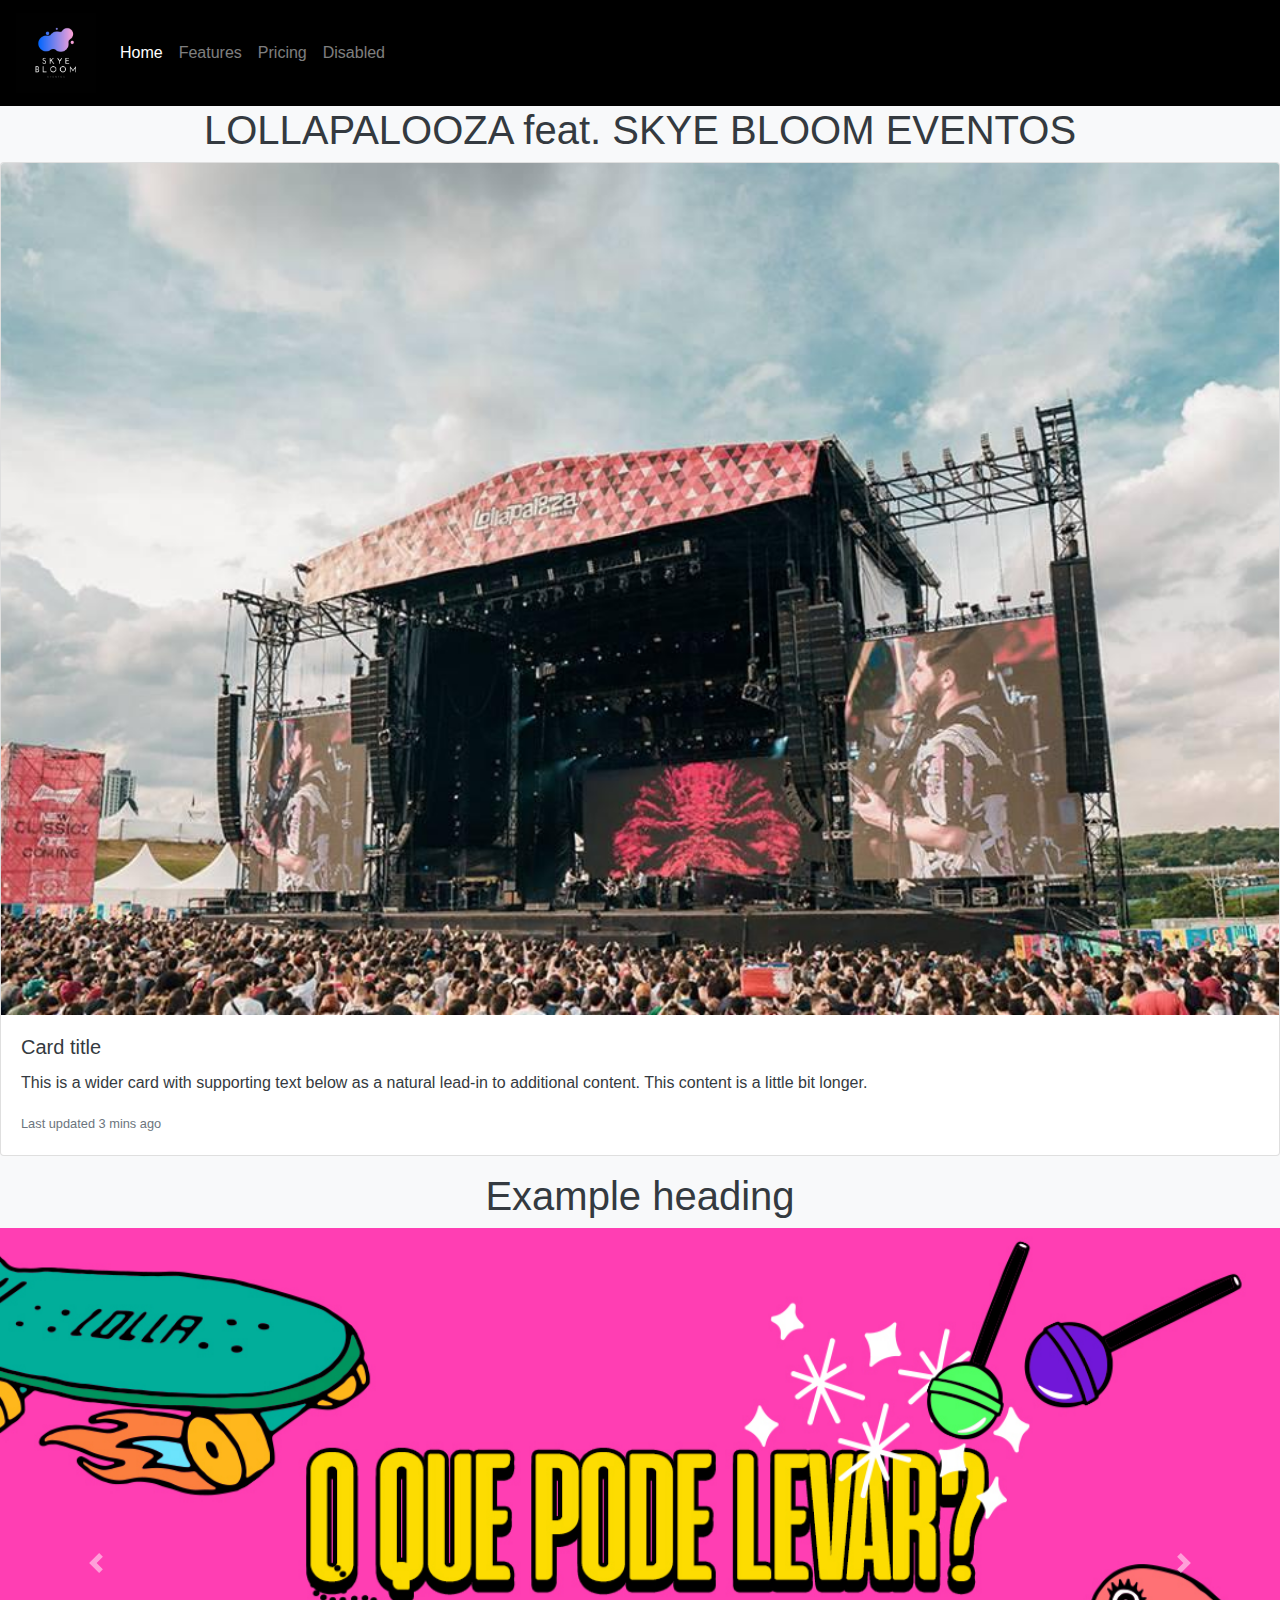
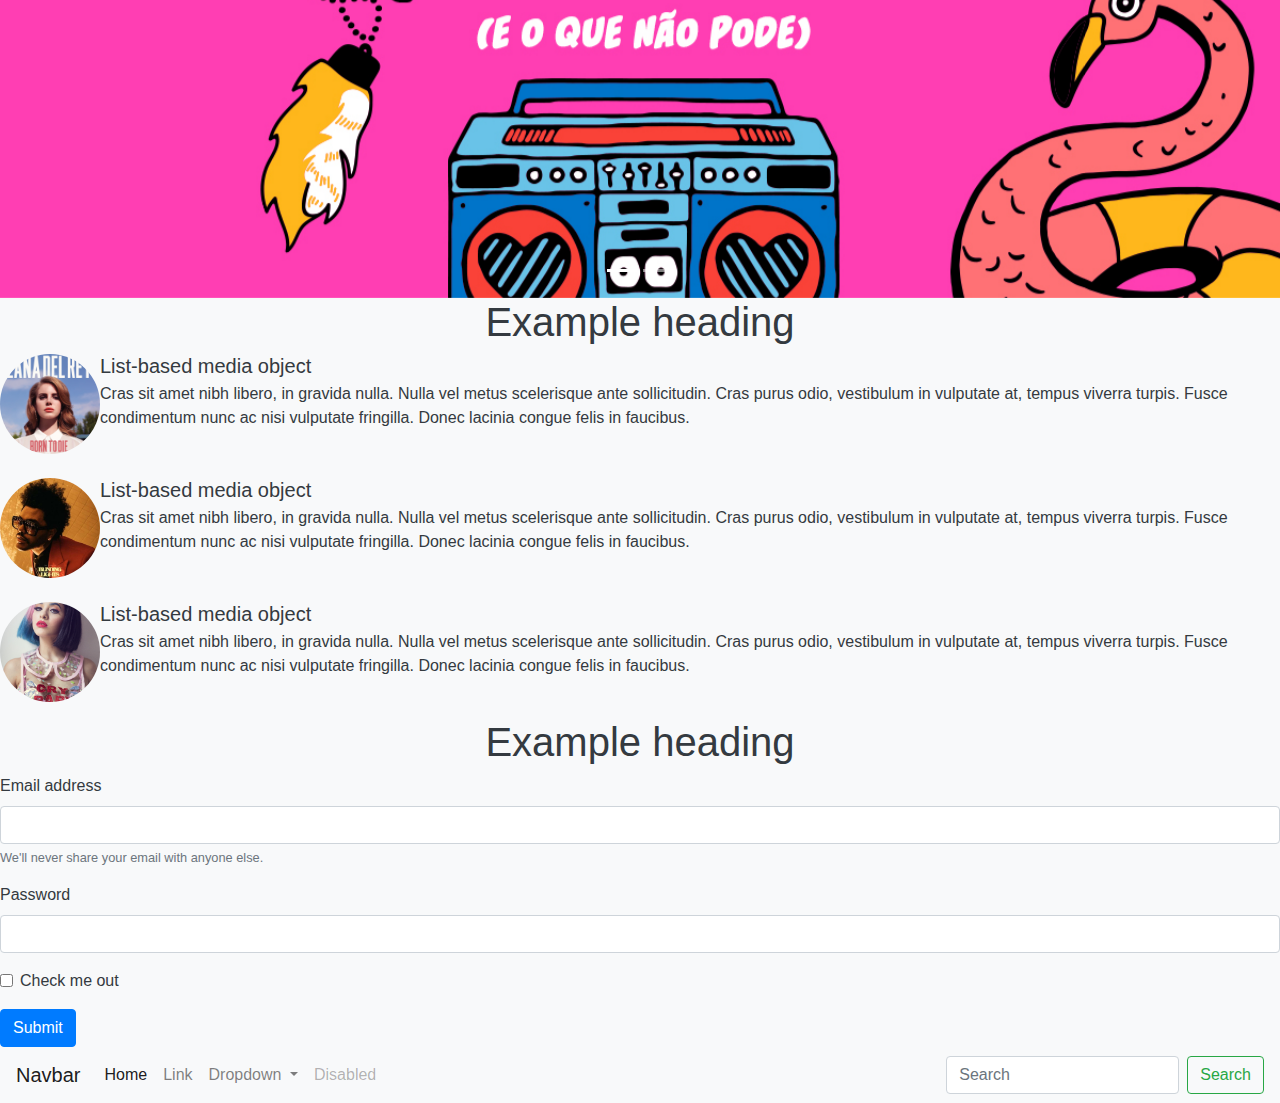
==== skye bloom eventos/index.html @ dc9e8764 "Atualizações dos componentes para boostrap" ====
<!doctype html>
<html lang="en">
  <head>
    <!-- Required meta tags -->
    <meta charset="utf-8">
    <meta name="viewport" content="width=device-width, initial-scale=1, shrink-to-fit=no">
    <link rel="stylesheet" href="css/style.css" type="text/css">
    <!-- Bootstrap CSS -->
    <link rel="stylesheet" href="https://stackpath.bootstrapcdn.com/bootstrap/4.4.1/css/bootstrap.min.css" integrity="sha384-Vkoo8x4CGsO3+Hhxv8T/Q5PaXtkKtu6ug5TOeNV6gBiFeWPGFN9MuhOf23Q9Ifjh" crossorigin="anonymous">

    <title>Skye Bloom Eventos</title>
  </head>
  <header>
    <nav class="navbar navbar-expand-lg navbar-dark bg-black">
      <a class="navbar-brand" href="#"><img src="images/skye.png" id="logop" alt="..."></a>
      <button class="navbar-toggler" type="button" data-toggle="collapse" data-target="#navbarNav" aria-controls="navbarNav" aria-expanded="false" aria-label="Toggle navigation">
        <span class="navbar-toggler-icon"></span>
      </button>
      <div class="collapse navbar-collapse" id="navbarNav">
        <ul class="navbar-nav">
          <li class="nav-item active">
            <a class="nav-link" href="#test1">Home <span class="sr-only">(current)</span></a>
          </li>
          <li class="nav-item">
            <a class="nav-link" href="#test2">Features</a>
          </li>
          <li class="nav-item">
            <a class="nav-link" href="#test3">Pricing</a>
          </li>
          <li class="nav-item">
            <a class="nav-link" href="#test4" tabindex="-1" aria-disabled="true">Disabled</a>
          </li>
        </ul>
      </div>
    </nav>
  </header>
  <body class="bg-light text-dark">
    <h1>LOLLAPALOOZA feat. SKYE BLOOM EVENTOS</h1>
    <div id="test1"></div>
    <div class="card mb-3">
      <img src="images/banner.jpg" class="card-img-top" alt="...">
      <div class="card-body">
        <h5 class="card-title">Card title</h5>
        <p class="card-text">This is a wider card with supporting text below as a natural lead-in to additional content. This content is a little bit longer.</p>
        <p class="card-text"><small class="text-muted">Last updated 3 mins ago</small></p>
      </div>
    </div>
    <h1>Example heading</h1>
      <div id="test2"></div>
      <div id="carouselExampleIndicators" class="carousel slide" data-ride="carousel">
        <ol class="carousel-indicators">
          <li data-target="#carouselExampleIndicators" data-slide-to="0" class="active"></li>
          <li data-target="#carouselExampleIndicators" data-slide-to="1"></li>
        </ol>
        <div class="carousel-inner">
          <div class="carousel-item active">
            <img src="images/car2.jpg" class="d-block w-100" alt="...">
          </div>
          <div class="carousel-item">
            <img src="images/car3.jpg" class="d-block w-100" alt="...">
          </div>
        </div>
        <a class="carousel-control-prev" href="#carouselExampleIndicators" role="button" data-slide="prev">
          <span class="carousel-control-prev-icon" aria-hidden="true"></span>
          <span class="sr-only">Previous</span>
        </a>
        <a class="carousel-control-next" href="#carouselExampleIndicators" role="button" data-slide="next">
          <span class="carousel-control-next-icon" aria-hidden="true"></span>
          <span class="sr-only">Next</span>
        </a>
      </div>
      <h1>Example heading</h1>
      <div id="test3"></div>
      <ul class="list-unstyled bg-light text-dark">
        <li class="media">
          <img src="images/b1.jpg" class="logob" alt="...">
          <div class="media-body">
            <h5 class="mt-0 mb-1">List-based media object</h5>
            Cras sit amet nibh libero, in gravida nulla. Nulla vel metus scelerisque ante sollicitudin. Cras purus odio, vestibulum in vulputate at, tempus viverra turpis. Fusce condimentum nunc ac nisi vulputate fringilla. Donec lacinia congue felis in faucibus.
          </div>
        </li>
        <li class="media my-4">
          <img src="images/b2.jpg" class="logob" alt="...">
          <div class="media-body">
            <h5 class="mt-0 mb-1">List-based media object</h5>
            Cras sit amet nibh libero, in gravida nulla. Nulla vel metus scelerisque ante sollicitudin. Cras purus odio, vestibulum in vulputate at, tempus viverra turpis. Fusce condimentum nunc ac nisi vulputate fringilla. Donec lacinia congue felis in faucibus.
          </div>
        </li>
        <li class="media">
          <img src="images/b3.jpg" class="logob" alt="...">
          <div class="media-body">
            <h5 class="mt-0 mb-1">List-based media object</h5>
            Cras sit amet nibh libero, in gravida nulla. Nulla vel metus scelerisque ante sollicitudin. Cras purus odio, vestibulum in vulputate at, tempus viverra turpis. Fusce condimentum nunc ac nisi vulputate fringilla. Donec lacinia congue felis in faucibus.
          </div>
        </li>
      </ul>
      <h1>Example heading</h1>
      <div id="test4"></div>
      <form class="bg-light text-dark">
        <div class="form-group">
          <label for="exampleInputEmail1">Email address</label>
          <input type="email" class="form-control" id="exampleInputEmail1" aria-describedby="emailHelp">
          <small id="emailHelp" class="form-text text-muted">We'll never share your email with anyone else.</small>
        </div>
        <div class="form-group">
          <label for="exampleInputPassword1">Password</label>
          <input type="password" class="form-control" id="exampleInputPassword1">
        </div>
        <div class="form-group form-check">
          <input type="checkbox" class="form-check-input" id="exampleCheck1">
          <label class="form-check-label" for="exampleCheck1">Check me out</label>
        </div>
        <button type="submit" class="btn btn-primary">Submit</button>
      </form>
    </div>

    <!-- Optional JavaScript -->
    <!-- jQuery first, then Popper.js, then Bootstrap JS -->
    <script src="https://code.jquery.com/jquery-3.4.1.slim.min.js" integrity="sha384-J6qa4849blE2+poT4WnyKhv5vZF5SrPo0iEjwBvKU7imGFAV0wwj1yYfoRSJoZ+n" crossorigin="anonymous"></script>
    <script src="https://cdn.jsdelivr.net/npm/popper.js@1.16.0/dist/umd/popper.min.js" integrity="sha384-Q6E9RHvbIyZFJoft+2mJbHaEWldlvI9IOYy5n3zV9zzTtmI3UksdQRVvoxMfooAo" crossorigin="anonymous"></script>
    <script src="https://stackpath.bootstrapcdn.com/bootstrap/4.4.1/js/bootstrap.min.js" integrity="sha384-wfSDF2E50Y2D1uUdj0O3uMBJnjuUD4Ih7YwaYd1iqfktj0Uod8GCExl3Og8ifwB6" crossorigin="anonymous"></script>
  </body>
  <footer>
    <nav class="navbar navbar-expand-lg navbar-light bg-light">
      <a class="navbar-brand" href="#">Navbar</a>
      <button class="navbar-toggler" type="button" data-toggle="collapse" data-target="#navbarSupportedContent" aria-controls="navbarSupportedContent" aria-expanded="false" aria-label="Toggle navigation">
        <span class="navbar-toggler-icon"></span>
      </button>
    
      <div class="collapse navbar-collapse" id="navbarSupportedContent">
        <ul class="navbar-nav mr-auto">
          <li class="nav-item active">
            <a class="nav-link" href="#">Home <span class="sr-only">(current)</span></a>
          </li>
          <li class="nav-item">
            <a class="nav-link" href="#">Link</a>
          </li>
          <li class="nav-item dropdown">
            <a class="nav-link dropdown-toggle" href="#" id="navbarDropdown" role="button" data-toggle="dropdown" aria-haspopup="true" aria-expanded="false">
              Dropdown
            </a>
            <div class="dropdown-menu" aria-labelledby="navbarDropdown">
              <a class="dropdown-item" href="#">Action</a>
              <a class="dropdown-item" href="#">Another action</a>
              <div class="dropdown-divider"></div>
              <a class="dropdown-item" href="#">Something else here</a>
            </div>
          </li>
          <li class="nav-item">
            <a class="nav-link disabled" href="#" tabindex="-1" aria-disabled="true">Disabled</a>
          </li>
        </ul>
        <form class="form-inline my-2 my-lg-0">
          <input class="form-control mr-sm-2" type="search" placeholder="Search" aria-label="Search">
          <button class="btn btn-outline-success my-2 my-sm-0" type="submit">Search</button>
        </form>
      </div>
    </nav>
  </footer>
</html>
---- skye bloom eventos/css/style.css ----
#logop {
    height: 80px;
    width: 80px;
}
.logob{
    height: 100px;
    width: 100px;
    border-radius: 360px;
}
nav {
    background-color: black;
}
h1{
    text-align: center;
}
h4{
    text-align: center;
}
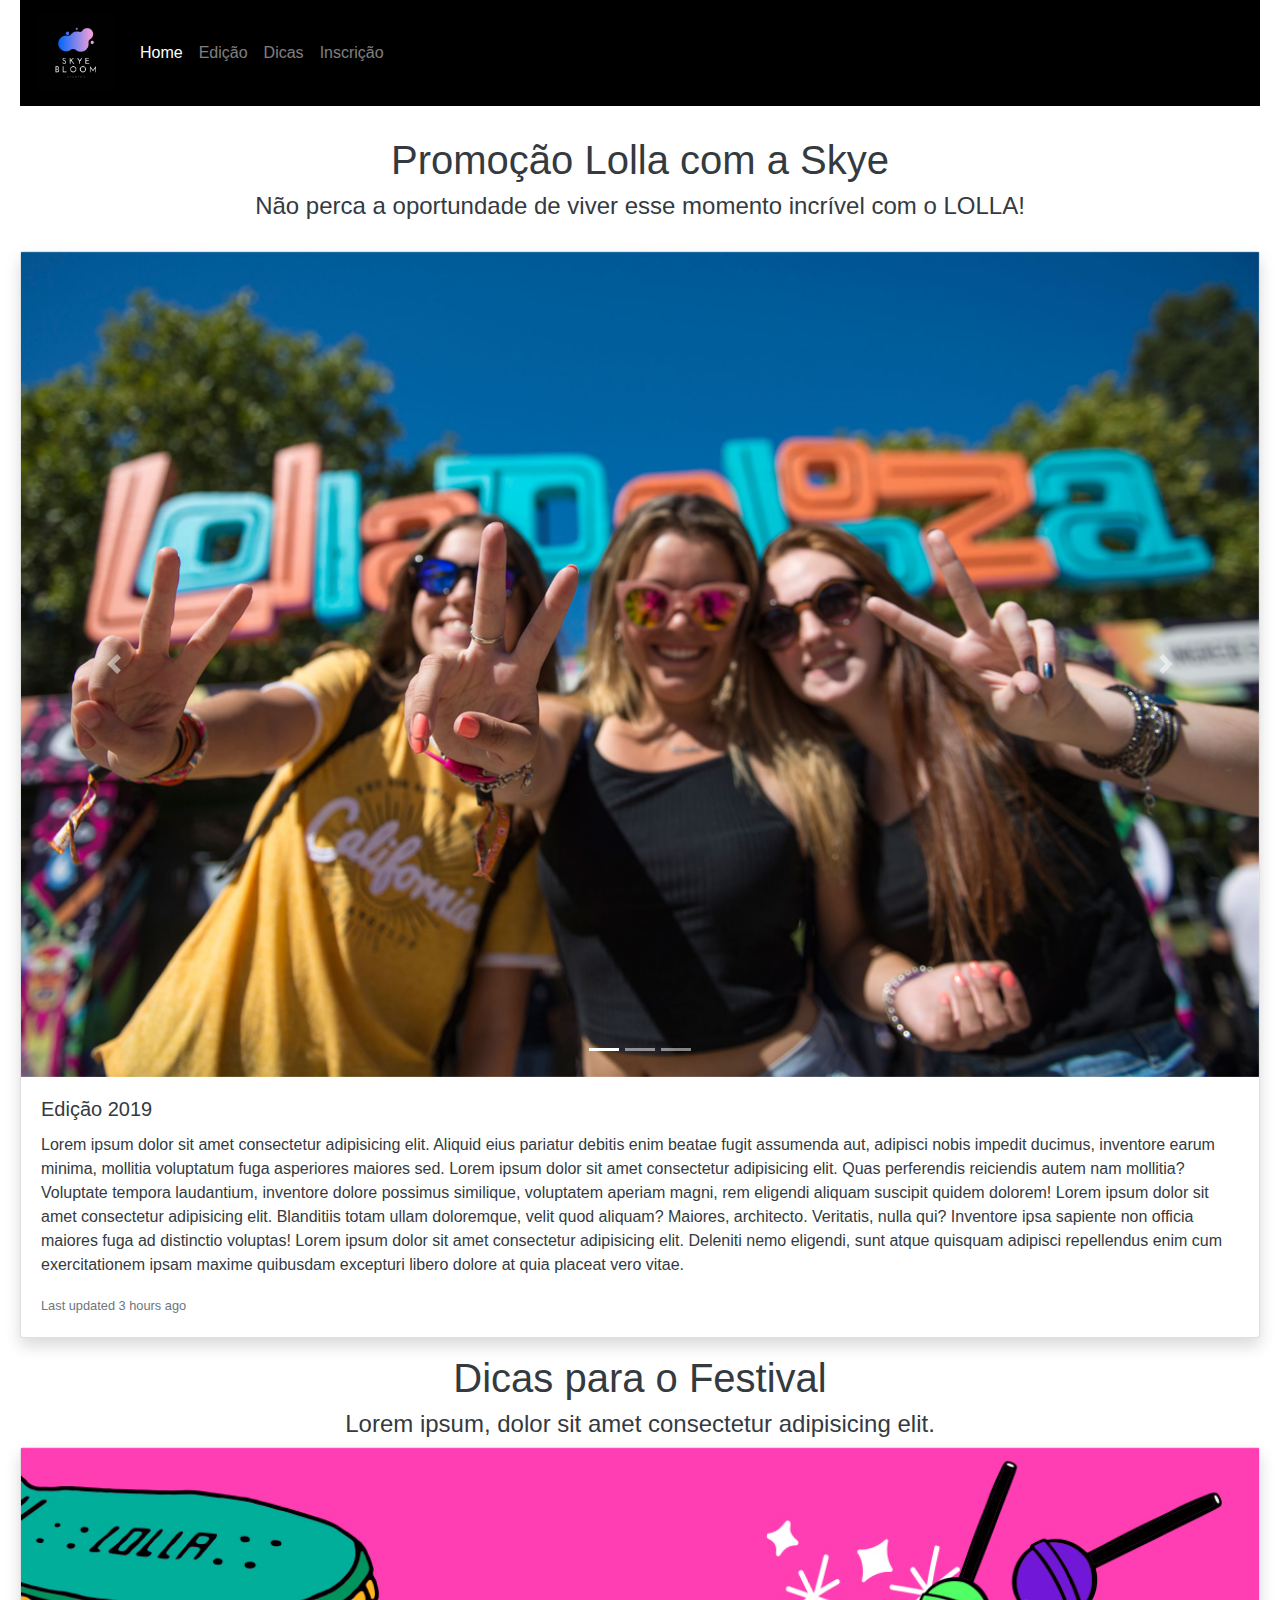
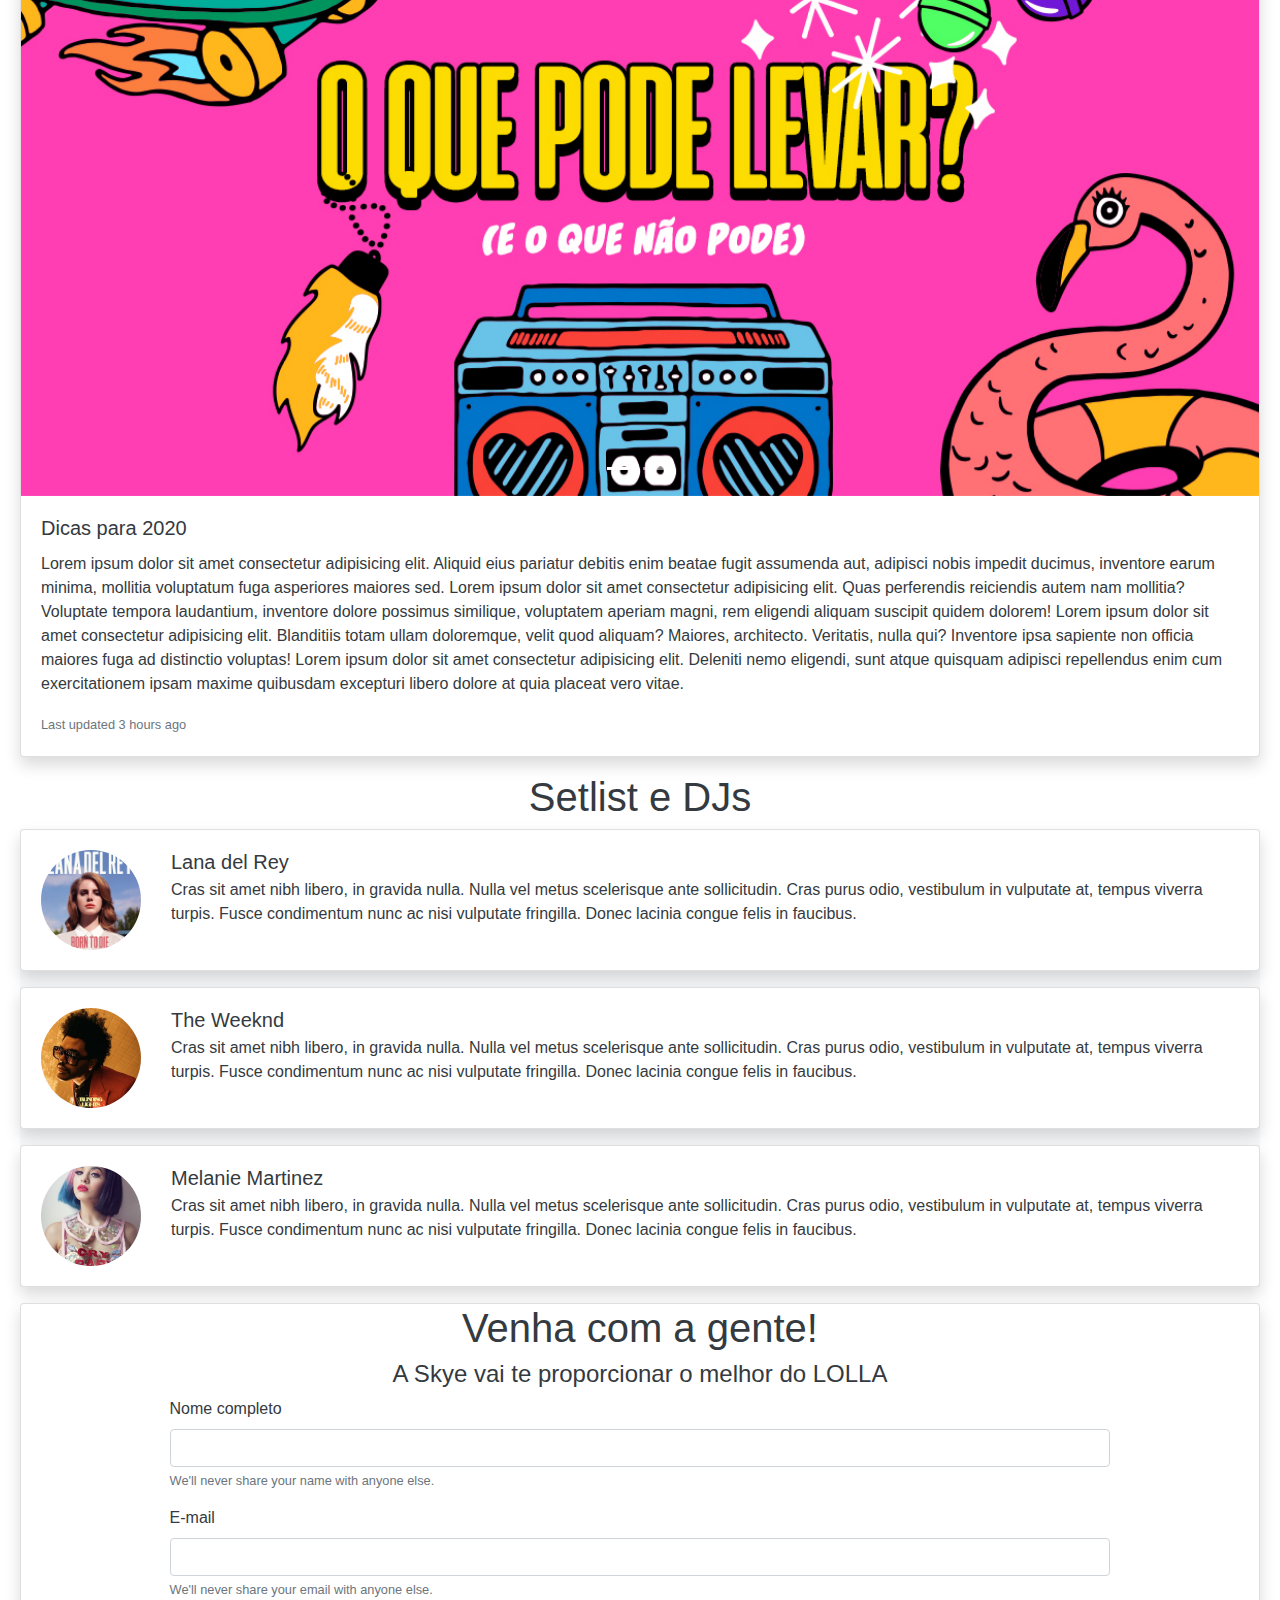
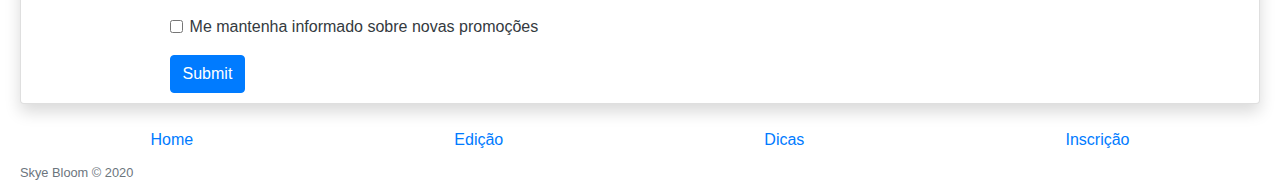
==== commit 1b2185b7: "Finalização do site do mini-curso de HTML/CSS" ====
--- a/skye bloom eventos/index.html
+++ b/skye bloom eventos/index.html
@@ -1,5 +1,4 @@
 <!doctype html>
-<html lang="en">
   <head>
     <!-- Required meta tags -->
     <meta charset="utf-8">
@@ -22,96 +21,137 @@
             <a class="nav-link" href="#test1">Home <span class="sr-only">(current)</span></a>
           </li>
           <li class="nav-item">
-            <a class="nav-link" href="#test2">Features</a>
+            <a class="nav-link" href="#test2">Edição</a>
           </li>
           <li class="nav-item">
-            <a class="nav-link" href="#test3">Pricing</a>
+            <a class="nav-link" href="#test3">Dicas</a>
           </li>
           <li class="nav-item">
-            <a class="nav-link" href="#test4" tabindex="-1" aria-disabled="true">Disabled</a>
+            <a class="nav-link" href="#test4">Inscrição</a>
           </li>
         </ul>
       </div>
     </nav>
   </header>
-  <body class="bg-light text-dark">
-    <h1>LOLLAPALOOZA feat. SKYE BLOOM EVENTOS</h1>
-    <div id="test1"></div>
-    <div class="card mb-3">
-      <img src="images/banner.jpg" class="card-img-top" alt="...">
-      <div class="card-body">
-        <h5 class="card-title">Card title</h5>
-        <p class="card-text">This is a wider card with supporting text below as a natural lead-in to additional content. This content is a little bit longer.</p>
-        <p class="card-text"><small class="text-muted">Last updated 3 mins ago</small></p>
+  <body id="body" class="list-unstyled bg-gradient-light text-dark">
+    <div id="test1">
+      <div id="titulo">
+        <h1>Promoção Lolla com a Skye</h1>
+        <h4>Não perca a oportundade de viver esse momento incrível com o LOLLA!</h4>
+      </div>
+      <div class="shadow card mb-3" >
+        <div id="carouselExampleIndicators" class="carousel slide" data-ride="carousel">
+          <ol class="carousel-indicators">
+            <li data-target="#carouselExampleIndicators" data-slide-to="0" class="active"></li>
+            <li data-target="#carouselExampleIndicators" data-slide-to="1"></li>
+            <li data-target="#carouselExampleIndicators" data-slide-to="2"></li>
+          </ol>
+          <div class="carousel-inner">
+            <div class="carousel-item active">
+              <img src="images/banner3.jpg" class="d-block w-100" alt="...">
+            </div>
+            <div class="carousel-item">
+              <img src="images/banner2.jpg" class="d-block w-100" alt="...">
+            </div>
+            <div class="carousel-item">
+              <img src="images/banner1.jpg" class="d-block w-100" alt="...">
+            </div>
+          </div>
+          <a class="carousel-control-prev" href="#carouselExampleIndicators" role="button" data-slide="prev">
+            <span class="carousel-control-prev-icon" aria-hidden="true"></span>
+            <span class="sr-only">Previous</span>
+          </a>
+          <a class="carousel-control-next" href="#carouselExampleIndicators" role="button" data-slide="next">
+            <span class="carousel-control-next-icon" aria-hidden="true"></span>
+            <span class="sr-only">Next</span>
+          </a>
+        </div>
+        <div class="card-body">
+          <h5 class="card-title">Edição 2019</h5>
+          <p class="card-text">Lorem ipsum dolor sit amet consectetur adipisicing elit. Aliquid eius pariatur debitis enim beatae fugit assumenda aut, adipisci nobis impedit ducimus, inventore earum minima, mollitia voluptatum fuga asperiores maiores sed. Lorem ipsum dolor sit amet consectetur adipisicing elit. Quas perferendis reiciendis autem nam mollitia? Voluptate tempora laudantium, inventore dolore possimus similique, voluptatem aperiam magni, rem eligendi aliquam suscipit quidem dolorem! Lorem ipsum dolor sit amet consectetur adipisicing elit. Blanditiis totam ullam doloremque, velit quod aliquam? Maiores, architecto. Veritatis, nulla qui? Inventore ipsa sapiente non officia maiores fuga ad distinctio voluptas! Lorem ipsum dolor sit amet consectetur adipisicing elit. Deleniti nemo eligendi, sunt atque quisquam adipisci repellendus enim cum exercitationem ipsam maxime quibusdam excepturi libero dolore at quia placeat vero vitae.</p>
+          <p class="card-text"><small class="text-muted">Last updated 3 hours ago</small></p>
+        </div>
       </div>
     </div>
-    <h1>Example heading</h1>
-      <div id="test2"></div>
-      <div id="carouselExampleIndicators" class="carousel slide" data-ride="carousel">
-        <ol class="carousel-indicators">
-          <li data-target="#carouselExampleIndicators" data-slide-to="0" class="active"></li>
-          <li data-target="#carouselExampleIndicators" data-slide-to="1"></li>
-        </ol>
-        <div class="carousel-inner">
-          <div class="carousel-item active">
-            <img src="images/car2.jpg" class="d-block w-100" alt="...">
-          </div>
-          <div class="carousel-item">
-            <img src="images/car3.jpg" class="d-block w-100" alt="...">
+    <div id="test2">
+      <h1>Dicas para o Festival</h1>
+      <h4>Lorem ipsum, dolor sit amet consectetur adipisicing elit. </h4>
+      <div class="shadow card mb-3">
+        <div id="carouselExampleIndicators" class="carousel slide" data-ride="carousel">
+          <ol class="carousel-indicators">
+            <li data-target="#carouselExampleIndicators" data-slide-to="0" class="active"></li>
+            <li data-target="#carouselExampleIndicators" data-slide-to="1"></li>
+          </ol>
+          <div class="carousel-inner">
+            <div class="carousel-item active">
+              <img src="images/car2.jpg" class="d-block w-100" alt="...">
+            </div>
+            <div class="carousel-item">
+              <img src="images/car3.jpg" class="d-block w-100" alt="...">
+            </div>
           </div>
         </div>
-        <a class="carousel-control-prev" href="#carouselExampleIndicators" role="button" data-slide="prev">
-          <span class="carousel-control-prev-icon" aria-hidden="true"></span>
-          <span class="sr-only">Previous</span>
-        </a>
-        <a class="carousel-control-next" href="#carouselExampleIndicators" role="button" data-slide="next">
-          <span class="carousel-control-next-icon" aria-hidden="true"></span>
-          <span class="sr-only">Next</span>
-        </a>
+        <div class="card-body">
+          <h5 class="card-title">Dicas para 2020</h5>
+          <p class="card-text">Lorem ipsum dolor sit amet consectetur adipisicing elit. Aliquid eius pariatur debitis enim beatae fugit assumenda aut, adipisci nobis impedit ducimus, inventore earum minima, mollitia voluptatum fuga asperiores maiores sed. Lorem ipsum dolor sit amet consectetur adipisicing elit. Quas perferendis reiciendis autem nam mollitia? Voluptate tempora laudantium, inventore dolore possimus similique, voluptatem aperiam magni, rem eligendi aliquam suscipit quidem dolorem! Lorem ipsum dolor sit amet consectetur adipisicing elit. Blanditiis totam ullam doloremque, velit quod aliquam? Maiores, architecto. Veritatis, nulla qui? Inventore ipsa sapiente non officia maiores fuga ad distinctio voluptas! Lorem ipsum dolor sit amet consectetur adipisicing elit. Deleniti nemo eligendi, sunt atque quisquam adipisci repellendus enim cum exercitationem ipsam maxime quibusdam excepturi libero dolore at quia placeat vero vitae.</p>
+          <p class="card-text"><small class="text-muted">Last updated 3 hours ago</small></p>
+        </div>
       </div>
-      <h1>Example heading</h1>
-      <div id="test3"></div>
-      <ul class="list-unstyled bg-light text-dark">
-        <li class="media">
-          <img src="images/b1.jpg" class="logob" alt="...">
-          <div class="media-body">
-            <h5 class="mt-0 mb-1">List-based media object</h5>
-            Cras sit amet nibh libero, in gravida nulla. Nulla vel metus scelerisque ante sollicitudin. Cras purus odio, vestibulum in vulputate at, tempus viverra turpis. Fusce condimentum nunc ac nisi vulputate fringilla. Donec lacinia congue felis in faucibus.
+    </div>
+    <div id="test3">
+      <h1>Setlist e DJs</h1>
+      <ul id="ul" class="list-unstyled bg-light text-dark">
+        <div class="shadow card mb-3">
+          <li class="media">
+            <img src="images/b1.jpg" class="logob" alt="...">
+            <div class="media-body">
+              <h5 class="mt-0 mb-1">Lana del Rey</h5>
+              Cras sit amet nibh libero, in gravida nulla. Nulla vel metus scelerisque ante sollicitudin. Cras purus odio, vestibulum in vulputate at, tempus viverra turpis. Fusce condimentum nunc ac nisi vulputate fringilla. Donec lacinia congue felis in faucibus.
+            </div>
+          </li>
+        </div>
+        <div class="shadow card mb-3">
+          <li class="media">
+            <img src="images/b2.jpg" class="logob" alt="...">
+            <div class="media-body">
+              <h5 class="mt-0 mb-1">The Weeknd</h5>
+              Cras sit amet nibh libero, in gravida nulla. Nulla vel metus scelerisque ante sollicitudin. Cras purus odio, vestibulum in vulputate at, tempus viverra turpis. Fusce condimentum nunc ac nisi vulputate fringilla. Donec lacinia congue felis in faucibus.
+            </div>
+          </li>
+        </div>
+        <div class="shadow card mb-3">
+          <li class="media">
+            <img src="images/b3.jpg" class="logob" alt="...">
+            <div class="media-body">
+              <h5 class="mt-0 mb-1">Melanie Martinez</h5>
+              Cras sit amet nibh libero, in gravida nulla. Nulla vel metus scelerisque ante sollicitudin. Cras purus odio, vestibulum in vulputate at, tempus viverra turpis. Fusce condimentum nunc ac nisi vulputate fringilla. Donec lacinia congue felis in faucibus.
+            </div>
+          </li>
+        </div>
+      </ul>
+    </div>
+    <div id="test4">
+      <div class="shadow card mb-3">
+        <h1>Venha com a gente!</h1>
+        <h4>A Skye vai te proporcionar o melhor do LOLLA</h4>
+        <form id="form" class="bg-white text-dark">
+          <div class="form-group">
+            <label for="exampleInputEmail1">Nome completo</label>
+            <input type="name" class="form-control" id="exampleInputEmail1" aria-describedby="emailHelp">
+            <small id="emailHelp" class="form-text text-muted">We'll never share your name with anyone else.</small>
           </div>
-        </li>
-        <li class="media my-4">
-          <img src="images/b2.jpg" class="logob" alt="...">
-          <div class="media-body">
-            <h5 class="mt-0 mb-1">List-based media object</h5>
-            Cras sit amet nibh libero, in gravida nulla. Nulla vel metus scelerisque ante sollicitudin. Cras purus odio, vestibulum in vulputate at, tempus viverra turpis. Fusce condimentum nunc ac nisi vulputate fringilla. Donec lacinia congue felis in faucibus.
+          <div class="form-group">
+            <label for="exampleInputEmail1">E-mail</label>
+            <input type="email" class="form-control" id="exampleInputEmail1" aria-describedby="emailHelp">
+            <small id="emailHelp" class="form-text text-muted">We'll never share your email with anyone else.</small>
           </div>
-        </li>
-        <li class="media">
-          <img src="images/b3.jpg" class="logob" alt="...">
-          <div class="media-body">
-            <h5 class="mt-0 mb-1">List-based media object</h5>
-            Cras sit amet nibh libero, in gravida nulla. Nulla vel metus scelerisque ante sollicitudin. Cras purus odio, vestibulum in vulputate at, tempus viverra turpis. Fusce condimentum nunc ac nisi vulputate fringilla. Donec lacinia congue felis in faucibus.
+          <div class="form-group form-check">
+            <input type="checkbox" class="form-check-input" id="exampleCheck1">
+            <label class="form-check-label" for="exampleCheck1">Me mantenha informado sobre novas promoções</label>
           </div>
-        </li>
-      </ul>
-      <h1>Example heading</h1>
-      <div id="test4"></div>
-      <form class="bg-light text-dark">
-        <div class="form-group">
-          <label for="exampleInputEmail1">Email address</label>
-          <input type="email" class="form-control" id="exampleInputEmail1" aria-describedby="emailHelp">
-          <small id="emailHelp" class="form-text text-muted">We'll never share your email with anyone else.</small>
-        </div>
-        <div class="form-group">
-          <label for="exampleInputPassword1">Password</label>
-          <input type="password" class="form-control" id="exampleInputPassword1">
-        </div>
-        <div class="form-group form-check">
-          <input type="checkbox" class="form-check-input" id="exampleCheck1">
-          <label class="form-check-label" for="exampleCheck1">Check me out</label>
-        </div>
-        <button type="submit" class="btn btn-primary">Submit</button>
-      </form>
+          <button type="submit" class="btn btn-primary">Submit</button>
+        </form>
+      </div>
     </div>
 
     <!-- Optional JavaScript -->
@@ -121,40 +161,12 @@
     <script src="https://stackpath.bootstrapcdn.com/bootstrap/4.4.1/js/bootstrap.min.js" integrity="sha384-wfSDF2E50Y2D1uUdj0O3uMBJnjuUD4Ih7YwaYd1iqfktj0Uod8GCExl3Og8ifwB6" crossorigin="anonymous"></script>
   </body>
   <footer>
-    <nav class="navbar navbar-expand-lg navbar-light bg-light">
-      <a class="navbar-brand" href="#">Navbar</a>
-      <button class="navbar-toggler" type="button" data-toggle="collapse" data-target="#navbarSupportedContent" aria-controls="navbarSupportedContent" aria-expanded="false" aria-label="Toggle navigation">
-        <span class="navbar-toggler-icon"></span>
-      </button>
-    
-      <div class="collapse navbar-collapse" id="navbarSupportedContent">
-        <ul class="navbar-nav mr-auto">
-          <li class="nav-item active">
-            <a class="nav-link" href="#">Home <span class="sr-only">(current)</span></a>
-          </li>
-          <li class="nav-item">
-            <a class="nav-link" href="#">Link</a>
-          </li>
-          <li class="nav-item dropdown">
-            <a class="nav-link dropdown-toggle" href="#" id="navbarDropdown" role="button" data-toggle="dropdown" aria-haspopup="true" aria-expanded="false">
-              Dropdown
-            </a>
-            <div class="dropdown-menu" aria-labelledby="navbarDropdown">
-              <a class="dropdown-item" href="#">Action</a>
-              <a class="dropdown-item" href="#">Another action</a>
-              <div class="dropdown-divider"></div>
-              <a class="dropdown-item" href="#">Something else here</a>
-            </div>
-          </li>
-          <li class="nav-item">
-            <a class="nav-link disabled" href="#" tabindex="-1" aria-disabled="true">Disabled</a>
-          </li>
-        </ul>
-        <form class="form-inline my-2 my-lg-0">
-          <input class="form-control mr-sm-2" type="search" placeholder="Search" aria-label="Search">
-          <button class="btn btn-outline-success my-2 my-sm-0" type="submit">Search</button>
-        </form>
-      </div>
+    <nav class="nav nav-pills flex-column flex-sm-row bg-white">
+      <a class="flex-sm-fill text-sm-center nav-link" href="#test1">Home</a>
+      <a class="flex-sm-fill text-sm-center nav-link" href="#test2">Edição</a>
+      <a class="flex-sm-fill text-sm-center nav-link" href="#test3">Dicas</a>
+      <a class="flex-sm-fill text-sm-center nav-link" href="#test4">Inscrição</a>
     </nav>
+    <p class="card-text"><small class="text-muted">Skye Bloom &copy; 2020</small></p>
   </footer>
 </html>--- a/skye bloom eventos/css/style.css
+++ b/skye bloom eventos/css/style.css
@@ -6,6 +6,7 @@
     height: 100px;
     width: 100px;
     border-radius: 360px;
+    margin-right: 30px;
 }
 nav {
     background-color: black;
@@ -15,4 +16,19 @@
 }
 h4{
     text-align: center;
+}
+#body{
+    margin-left: 20px;
+    margin-right: 20px;
+}
+#form{
+    margin-left: 12%;
+    margin-right: 12%;
+    margin-bottom: 10px;
+}
+#titulo{
+    margin: 30px;
+}
+.media{
+    margin: 20px;
 }